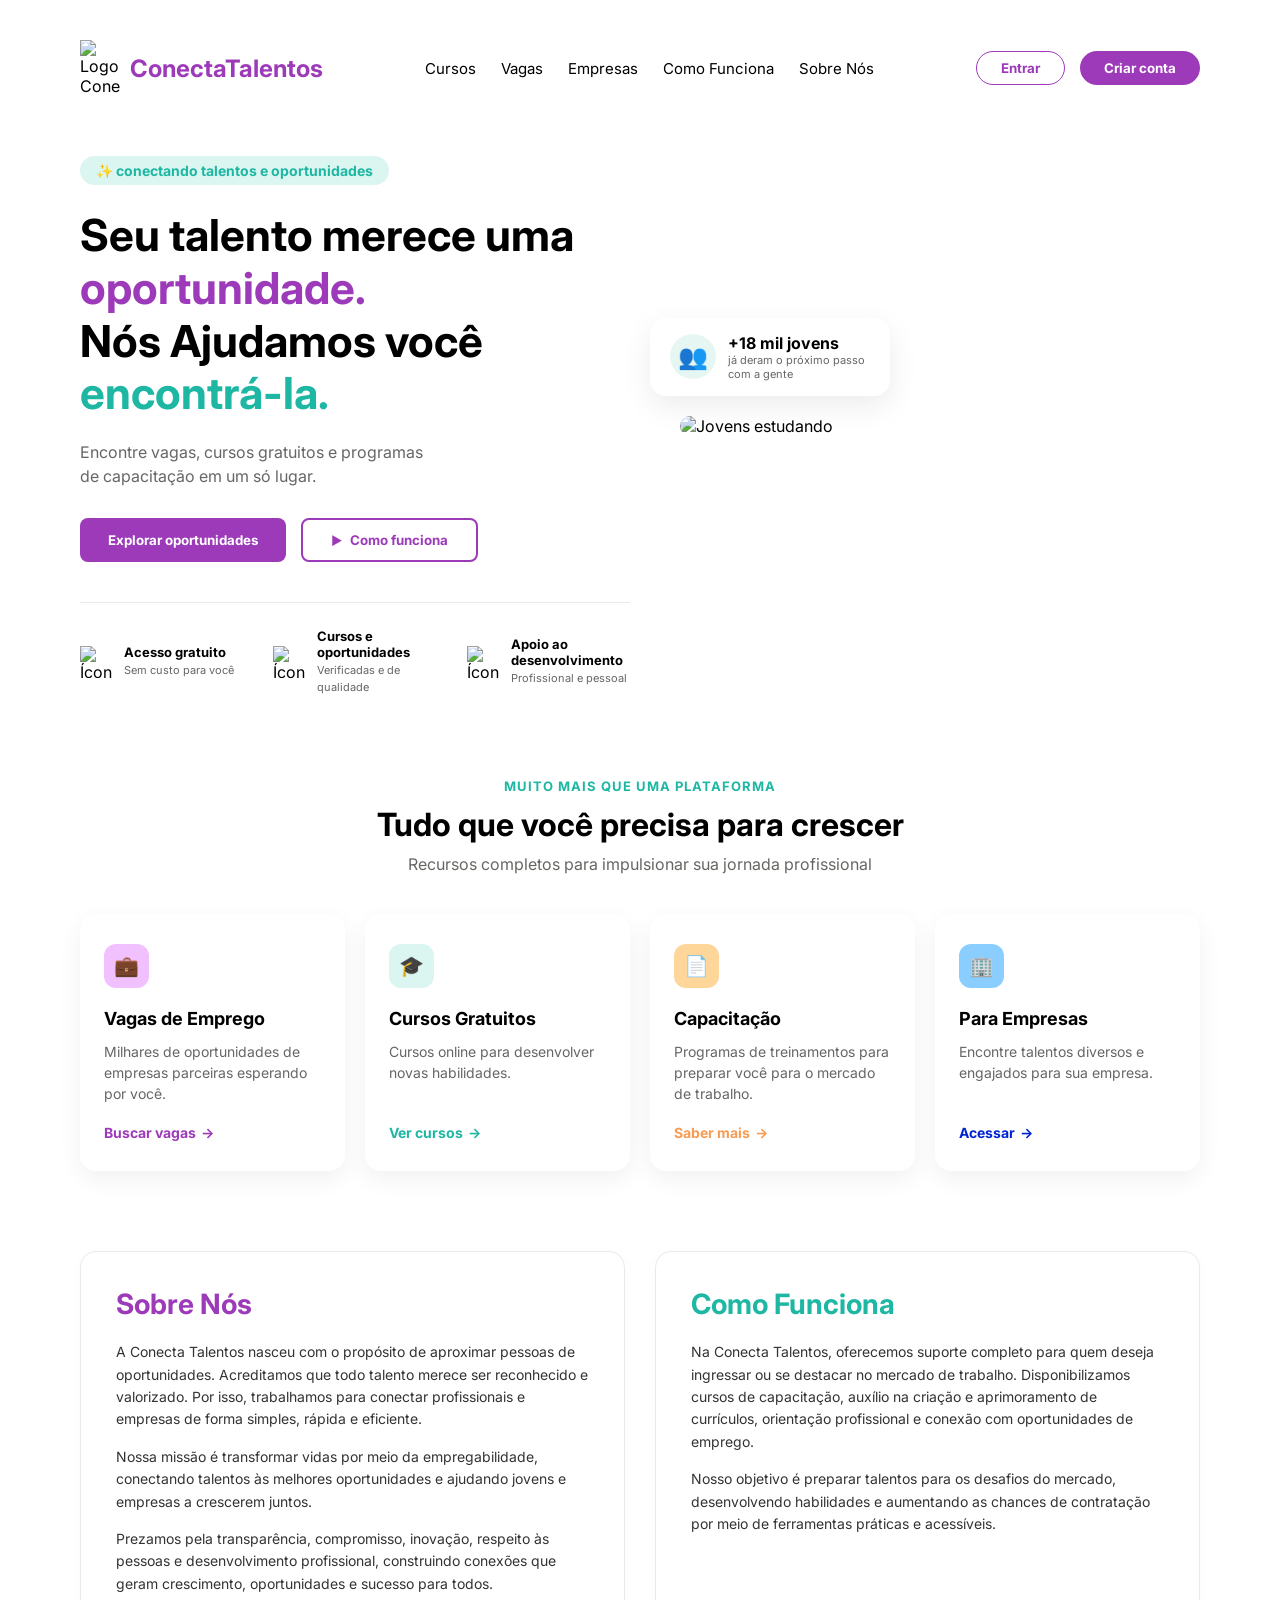
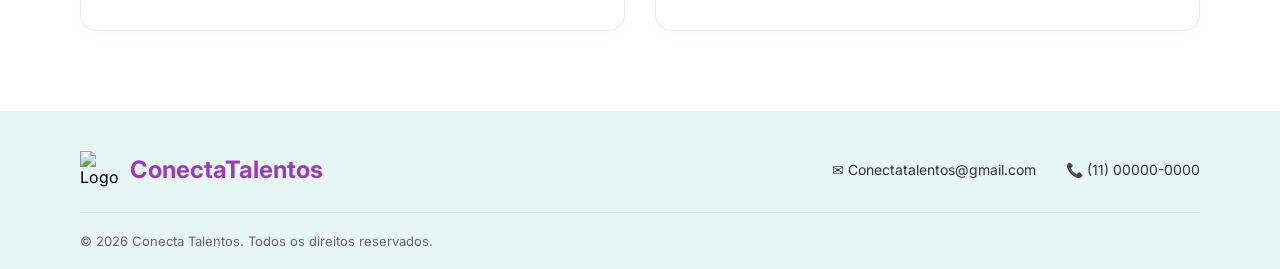
==== index.html @ b61c3ea3 "Add files via upload" ====
<!DOCTYPE html>
<html lang="pt-BR">
<head>
    <meta charset="UTF-8">
    <meta name="viewport" content="width=device-width, initial-scale=1.0">
    <title>Home - ConectaTalentos</title>
    <link rel="preconnect" href="https://fonts.googleapis.com">
    <link rel="preconnect" href="https://fonts.gstatic.com" crossorigin>
    <link href="https://fonts.googleapis.com/css2?family=Inter:wght@400;700&display=swap" rel="stylesheet">
    <link rel="stylesheet" href="style.css">
</head>
<body>

    <header>
        <div class="logo">
            <img src="pictures/img-logo.png" alt="Logo ConectaTalentos">
            <h2>ConectaTalentos</h2>
        </div>

        <nav>
            <a href="#">Cursos</a>
            <a href="#">Vagas</a>
            <a href="#">Empresas</a>
            <a href="#">Como Funciona</a>
            <a href="#">Sobre Nós</a>
        </nav>

        <div class="botoes-header">
            <button class="botao-entrar">Entrar</button>
            <button class="botao-criar">Criar conta</button>
        </div>
    </header>

    <main>
        <section class="hero">
            <div class="texto">
                <span class="tag">
                    ✨ conectando talentos e oportunidades
                </span>

                <h1>
                    Seu talento merece uma<br>
                    <span class="purple">oportunidade.</span><br>
                    Nós Ajudamos você<br>
                    <span class="green">encontrá-la.</span>
                </h1>

                <p>
                    Encontre vagas, cursos gratuitos e programas<br>
                    de capacitação em um só lugar.
                </p>

                <div class="acoes">
                    <button class="botao-roxo">Explorar oportunidades</button>
                    <button class="botao-branco-icone">
                        <span class="play-icon">▶</span> Como funciona
                    </button>
                </div>

                <div class="cards-hero">
                    <div class="card-hero">
                        <img src="pictures/icone1.png" alt="Ícone Etiqueta">
                        <div>
                            <h4>Acesso gratuito</h4>
                            <p>Sem custo para você</p>
                        </div>
                    </div>

                    <div class="card-hero">
                        <img src="pictures/icone2.png" alt="Ícone Livro">
                        <div>
                            <h4>Cursos e oportunidades</h4>
                            <p>Verificadas e de qualidade</p>
                        </div>
                    </div>

                    <div class="card-hero">
                        <img src="pictures/icone3.png" alt="Ícone Pessoas">
                        <div>
                            <h4>Apoio ao desenvolvimento</h4>
                            <p>Profissional e pessoal</p>
                        </div>
                    </div>
                </div>
            </div>

            <div class="imagem">
                <img src="pictures/img-peoples.jpeg" alt="Jovens estudando">
                <div class="card-imagem">
                    <div class="avatar-group">👥</div>
                    <div>
                        <h3>+18 mil jovens</h3>
                        <p>já deram o próximo passo com a gente</p>
                    </div>
                </div>
            </div>
        </section>

        <section class="info">
            <span class="selo">MUITO MAIS QUE UMA PLATAFORMA</span>
            <h2>Tudo que você precisa para crescer</h2>
            <p class="subtitulo">Recursos completos para impulsionar sua jornada profissional</p>
        </section>

        <section class="cards">
            <div class="card">
                <div class="card-icon purple-bg">💼</div>
                <h3>Vagas de Emprego</h3>
                <p>Milhares de oportunidades de empresas parceiras esperando por você.</p>
                <a href="#" class="card-link purple-text">Buscar vagas <span>→</span></a>
            </div>

            <div class="card">
                <div class="card-icon green-bg">🎓</div>
                <h3>Cursos Gratuitos</h3>
                <p>Cursos online para desenvolver novas habilidades.</p>
                <a href="#" class="card-link green-text">Ver cursos <span>→</span></a>
            </div>

            <div class="card">
                <div class="card-icon orange-bg">📄</div>
                <h3>Capacitação</h3>
                <p>Programas de treinamentos para preparar você para o mercado de trabalho.</p>
                <a href="#" class="card-link orange-text">Saber mais <span>→</span></a>
            </div>

            <div class="card">
                <div class="card-icon blue-bg">🏢</div>
                <h3>Para Empresas</h3>
                <p>Encontre talentos diversos e engajados para sua empresa.</p>
                <a href="#" class="card-link blue-text">Acessar <span>→</span></a>
            </div>
        </section>

        <section class="institucional">
            <div class="sobre-card">
                <h2>Sobre Nós</h2>
                <p>A Conecta Talentos nasceu com o propósito de aproximar pessoas de oportunidades. Acreditamos que todo talento merece ser reconhecido e valorizado. Por isso, trabalhamos para conectar profissionais e empresas de forma simples, rápida e eficiente.</p>
                <p>Nossa missão é transformar vidas por meio da empregabilidade, conectando talentos às melhores oportunidades e ajudando jovens e empresas a crescerem juntos.</p>
                <p>Prezamos pela transparência, compromisso, inovação, respeito às pessoas e desenvolvimento profissional, construindo conexões que geram crescimento, oportunidades e sucesso para todos.</p>
            </div>

            <div class="como-funciona-card">
                <h2>Como Funciona</h2>
                <p>Na Conecta Talentos, oferecemos suporte completo para quem deseja ingressar ou se destacar no mercado de trabalho. Disponibilizamos cursos de capacitação, auxílio na criação e aprimoramento de currículos, orientação profissional e conexão com oportunidades de emprego.</p>
                <p>Nosso objetivo é preparar talentos para os desafios do mercado, desenvolvendo habilidades e aumentando as chances de contratação por meio de ferramentas práticas e acessíveis.</p>
            </div>
        </section>
    </main>

    <footer>
        <div class="footer-top">
            <div class="logo">
                <img src="pictures/img-logo.png" alt="Logo">
                <h2>ConectaTalentos</h2>
            </div>
            <div class="footer-contato">
                <span>✉ Conectatalentos@gmail.com</span>
                <span>📞 (11) 00000-0000</span>
            </div>
        </div>
        <div class="footer-bottom">
            <p>© 2026 Conecta Talentos. Todos os direitos reservados.</p>
        </div>
    </footer>

</body>
</html>
---- style.css ----
/* CONFIGURAÇÕES GERAIS (STYLE GUIDE) */
*{
    margin: 0;
    padding: 0;
    box-sizing: border-box;
    font-family: 'Inter', Arial, sans-serif;
}

body{
    background: #ffffff;
    padding: 20px 80px;
    color: #000000;
}

/* HEADER */
header{
    display: flex;
    justify-content: space-between;
    align-items: center;
    padding: 20px 0;
}

.logo{
    display: flex;
    align-items: center;
    gap: 10px;
}

.logo img{
    width: 40px;
}

.logo h2{
    color: #9D3AB9;
    font-weight: 700;
    font-size: 24px;
}

nav{
    display: flex;
    gap: 25px;
}

nav a{
    text-decoration: none;
    color: #000000;
    font-size: 15px;
    font-weight: 400;
}

nav a:hover{
    color: #9D3AB9;
}

.botoes-header{
    display: flex;
    gap: 15px;
}

.botao-entrar{
    background: white;
    color: #9D3AB9;
    border: 1.5px solid #9D3AB9;
    border-radius: 20px;
    padding: 8px 24px;
    font-weight: 700;
    cursor: pointer;
}

.botao-criar{
    background: #9D3AB9;
    color: white;
    border: none;
    border-radius: 20px;
    padding: 8px 24px;
    font-weight: 700;
    cursor: pointer;
}

.hero{
    display: flex;
    justify-content: space-between;
    align-items: center;
    margin-top: 40px;
    gap: 40px;
}

.texto{
    max-width: 550px;
}

.tag{
    display: inline-block;
    background: #DBF5F0;
    color: #1DB7A3;
    padding: 6px 16px;
    margin-bottom: 24px;
    border-radius: 20px;
    font-size: 14px;
    font-weight: 700;
}

.texto h1{
    font-size: 44px;
    line-height: 1.2;
    margin-bottom: 20px;
    font-weight: 700;
    color: #000000;
}

.purple{
    color: #9D3AB9;
}

.green{
    color: #1DB7A3;
}

.texto p{
    color: #666666;
    font-size: 16px;
    line-height: 1.5;
    margin-bottom: 30px;
}

.acoes{
    display: flex;
    gap: 15px;
    margin-bottom: 40px;
}

.botao-roxo{
    background: #9D3AB9;
    color: white;
    border: none;
    padding: 12px 28px;
    border-radius: 8px;
    font-weight: 700;
    cursor: pointer;
}

.botao-branco-icone{
    background: white;
    color: #9D3AB9;
    border: 2px solid #9D3AB9;
    padding: 12px 28px;
    border-radius: 8px;
    font-weight: 700;
    cursor: pointer;
    display: flex;
    align-items: center;
    gap: 8px;
}

.play-icon {
    font-size: 12px;
}

.cards-hero{
    display: flex;
    gap: 30px;
    border-top: 1px solid #EAEAEA;
    padding-top: 25px;
}

.card-hero{
    display: flex;
    align-items: center;
    gap: 12px;
    flex: 1;
}

.card-hero img{
    width: 32px;
    height: 32px;
}

.card-hero h4{
    font-size: 13px;
    font-weight: 700;
    color: #000;
    margin-bottom: 2px;
}

.card-hero p{
    font-size: 11px;
    color: #666666;
    margin-bottom: 0;
}

.imagem{
    position: relative;
}

.imagem img{
    width: 520px;
    border-radius: 24px;
    display: block;
}

.card-imagem{
    position: absolute;
    left: -30px;
    bottom: 40px;
    background: #ffffff;
    padding: 15px 20px;
    border-radius: 16px;
    box-shadow: 0 10px 30px rgba(0,0,0,0.08);
    display: flex;
    align-items: center;
    gap: 12px;
    width: 240px;
}

.avatar-group {
    font-size: 24px;
    background: #E6F7F3;
    padding: 8px;
    border-radius: 50%;
}

.card-imagem h3{
    font-size: 16px;
    font-weight: 700;
    color: #000;
}

.card-imagem p{
    font-size: 11px;
    color: #666666;
}

.info{
    text-align: center;
    margin-top: 80px;
    margin-bottom: 40px;
}

.selo{
    color: #1DB7A3;
    font-weight: 700;
    font-size: 13px;
    letter-spacing: 1px;
}

.info h2{
    font-size: 32px;
    font-weight: 700;
    margin-top: 10px;
    margin-bottom: 10px;
}

.subtitulo{
    color: #666663;
    font-size: 16px;
}

.cards{
    display: flex;
    justify-content: space-between;
    gap: 20px;
    margin-bottom: 80px;
}

.card{
    background: #ffffff;
    flex: 1;
    padding: 30px 24px;
    border-radius: 16px;
    box-shadow: 0 8px 24px rgba(0,0,0,0.06);
    display: flex;
    flex-direction: column;
    align-items: flex-start;
}

.card-icon {
    font-size: 20px;
    padding: 10px;
    border-radius: 12px;
    margin-bottom: 20px;
}

.purple-bg { background: #F1C0FE; }
.green-bg { background: #DBF5F0; }
.orange-bg { background: #FED69A; }
.blue-bg { background: #89CEFF; }

.card h3{
    font-size: 18px;
    font-weight: 700;
    margin-bottom: 12px;
}

.card p{
    color: #666666;
    font-size: 14px;
    line-height: 1.5;
    margin-bottom: 20px;
    flex-grow: 1;
}

.card-link {
    text-decoration: none;
    font-weight: 700;
    font-size: 14px;
    display: flex;
    align-items: center;
    gap: 5px;
}

.purple-text { color: #9D3AB9; }
.green-text { color: #1DB7A3; }
.orange-text { color: #F69B51; }
.blue-text { color: #0024D3; }

.institucional{
    display: flex;
    gap: 30px;
    margin-bottom: 80px;
}

.sobre-card, .como-funciona-card{
    flex: 1;
    padding: 35px;
    background: #ffffff;
    border: 1px solid #EAEAEA;
    border-radius: 16px;
    box-shadow: 0 4px 20px rgba(0,0,0,0.02);
}

.sobre-card h2 { color: #9D3AB9; margin-bottom: 20px; font-size: 28px; }
.como-funciona-card h2 { color: #1DB7A3; margin-bottom: 20px; font-size: 28px; }

.sobre-card p, .como-funciona-card p{
    color: #333333;
    font-size: 14px;
    line-height: 1.6;
    margin-bottom: 15px;
}

.sobre-card p:last-child, .como-funciona-card p:last-child {
    margin-bottom: 0;
}

footer{
    background: #E6F7F3;
    margin: 0 -80px -20px -80px;
    padding: 40px 80px 20px 80px;
}

.footer-top {
    display: flex;
    justify-content: space-between;
    align-items: center;
    border-bottom: 1px solid rgba(0, 0, 0, 0.06);
    padding-bottom: 25px;
    margin-bottom: 20px;
}

.footer-contato {
    display: flex;
    gap: 30px;
    font-size: 14px;
    color: #333333;
}

.footer-bottom {
    display: flex;
    justify-content: space-between;
    align-items: center;
    font-size: 13px;
    color: #666666;
}
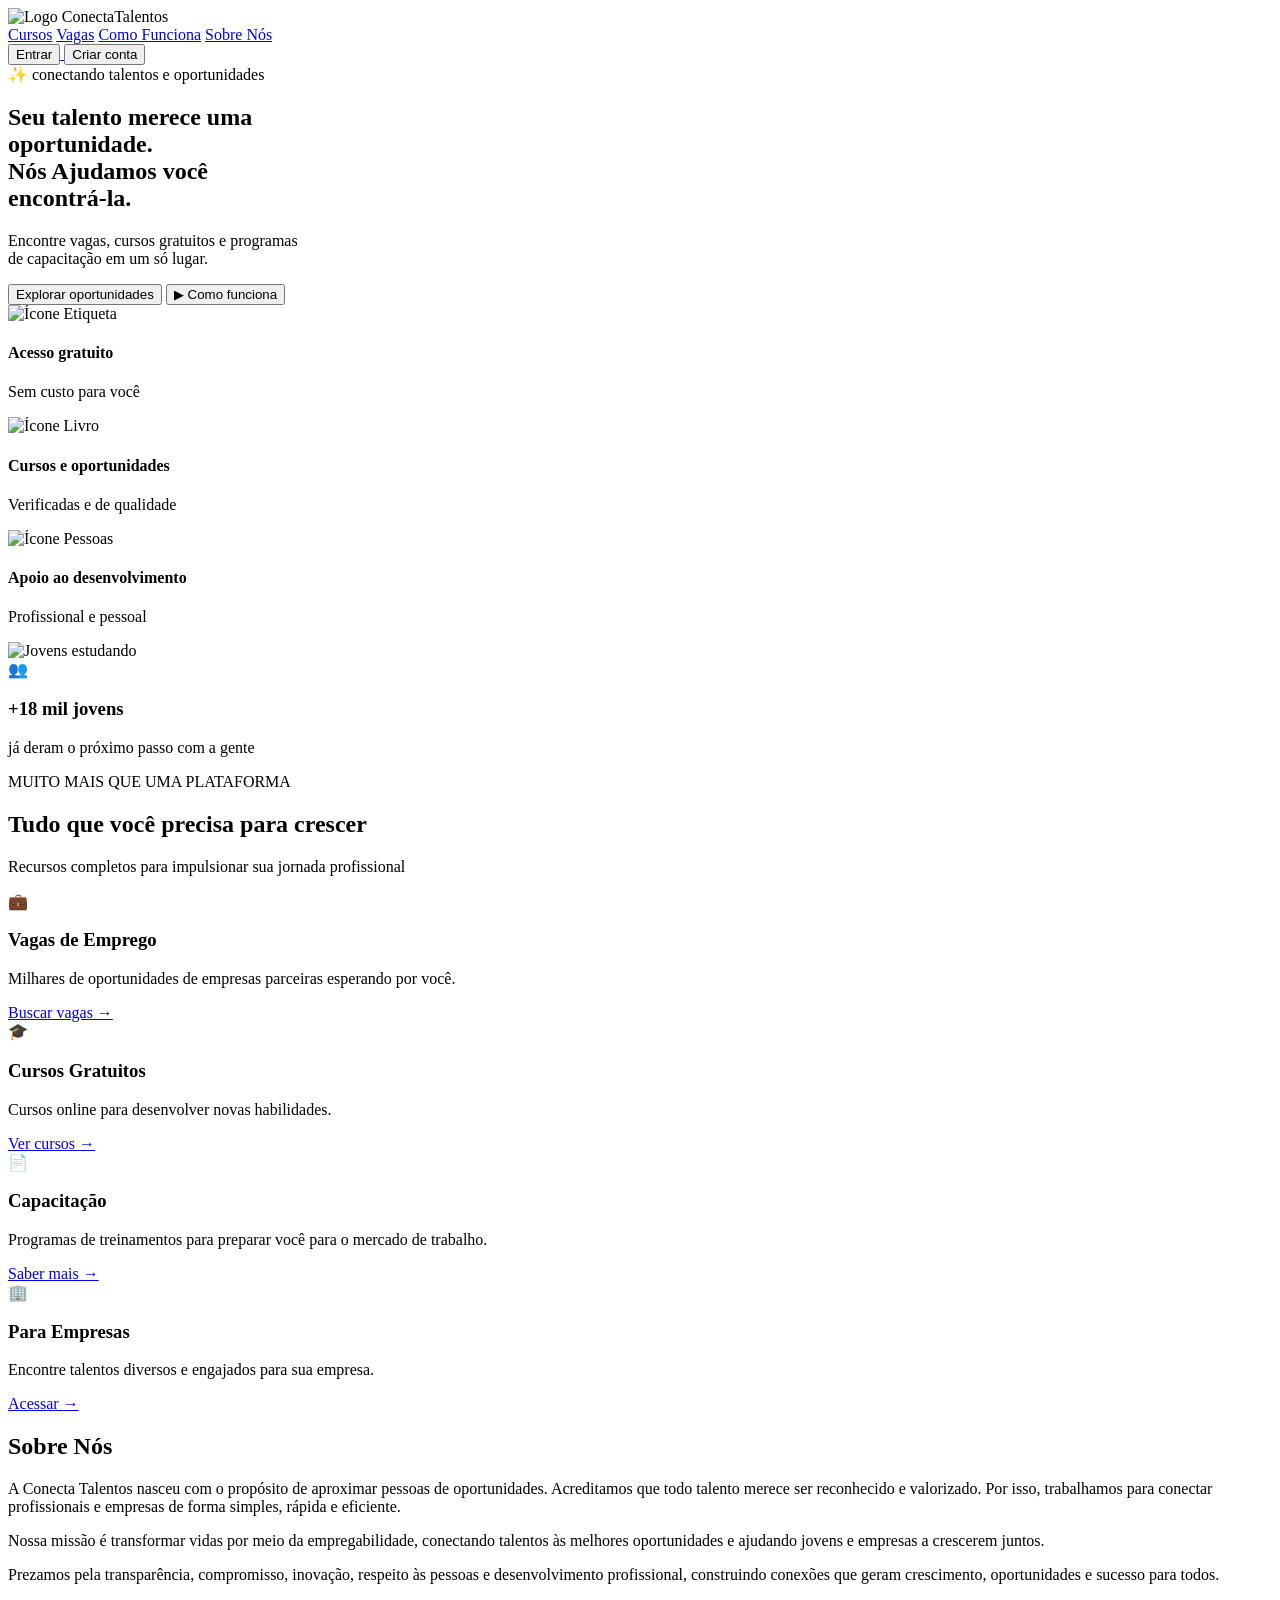
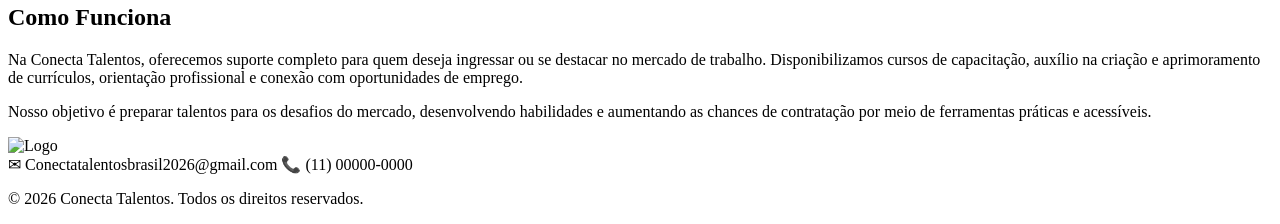
==== commit 680c722c: "Add files via upload" ====
--- a/index.html
+++ b/index.html
@@ -1,33 +1,39 @@
 <!DOCTYPE html>
 <html lang="pt-BR">
+
 <head>
     <meta charset="UTF-8">
     <meta name="viewport" content="width=device-width, initial-scale=1.0">
-    <title>Home - ConectaTalentos</title>
+    <title>Conecta Talentos</title>
+
+    <link href="assets/Logo.png" rel="icon" type="image/svg+xml" />
     <link rel="preconnect" href="https://fonts.googleapis.com">
     <link rel="preconnect" href="https://fonts.gstatic.com" crossorigin>
     <link href="https://fonts.googleapis.com/css2?family=Inter:wght@400;700&display=swap" rel="stylesheet">
-    <link rel="stylesheet" href="style.css">
+    <link rel="stylesheet" href="assets/Css/styleindex.css">
 </head>
+
 <body>
 
     <header>
         <div class="logo">
-            <img src="pictures/img-logo.png" alt="Logo ConectaTalentos">
-            <h2>ConectaTalentos</h2>
+            <img src="assets/Conecta.png" alt="Logo ConectaTalentos">
         </div>
 
         <nav>
-            <a href="#">Cursos</a>
-            <a href="#">Vagas</a>
-            <a href="#">Empresas</a>
+            <a href="Cursos.html">Cursos</a>
+            <a href="vagas.html">Vagas</a>
             <a href="#">Como Funciona</a>
             <a href="#">Sobre Nós</a>
         </nav>
 
         <div class="botoes-header">
-            <button class="botao-entrar">Entrar</button>
-            <button class="botao-criar">Criar conta</button>
+            <a href="Login.html">
+                <button class="botao-entrar">Entrar</button>
+            </a>
+            <a href="SignUp.html">
+                <button class="botao-criar">Criar conta</button>
+            </a>
         </div>
     </header>
 
@@ -59,7 +65,7 @@
 
                 <div class="cards-hero">
                     <div class="card-hero">
-                        <img src="pictures/icone1.png" alt="Ícone Etiqueta">
+                        <img src="assets/pictures/01.png" alt="Ícone Etiqueta">
                         <div>
                             <h4>Acesso gratuito</h4>
                             <p>Sem custo para você</p>
@@ -67,7 +73,7 @@
                     </div>
 
                     <div class="card-hero">
-                        <img src="pictures/icone2.png" alt="Ícone Livro">
+                        <img src="assets/pictures/02.png" alt="Ícone Livro">
                         <div>
                             <h4>Cursos e oportunidades</h4>
                             <p>Verificadas e de qualidade</p>
@@ -75,7 +81,7 @@
                     </div>
 
                     <div class="card-hero">
-                        <img src="pictures/icone3.png" alt="Ícone Pessoas">
+                        <img src="assets/pictures/03.png" alt="Ícone Pessoas">
                         <div>
                             <h4>Apoio ao desenvolvimento</h4>
                             <p>Profissional e pessoal</p>
@@ -85,7 +91,7 @@
             </div>
 
             <div class="imagem">
-                <img src="pictures/img-peoples.jpeg" alt="Jovens estudando">
+                <img src="assets/pictures/pessoas.jpeg" alt="Jovens estudando">
                 <div class="card-imagem">
                     <div class="avatar-group">👥</div>
                     <div>
@@ -135,15 +141,22 @@
         <section class="institucional">
             <div class="sobre-card">
                 <h2>Sobre Nós</h2>
-                <p>A Conecta Talentos nasceu com o propósito de aproximar pessoas de oportunidades. Acreditamos que todo talento merece ser reconhecido e valorizado. Por isso, trabalhamos para conectar profissionais e empresas de forma simples, rápida e eficiente.</p>
-                <p>Nossa missão é transformar vidas por meio da empregabilidade, conectando talentos às melhores oportunidades e ajudando jovens e empresas a crescerem juntos.</p>
-                <p>Prezamos pela transparência, compromisso, inovação, respeito às pessoas e desenvolvimento profissional, construindo conexões que geram crescimento, oportunidades e sucesso para todos.</p>
+                <p>A Conecta Talentos nasceu com o propósito de aproximar pessoas de oportunidades. Acreditamos que todo
+                    talento merece ser reconhecido e valorizado. Por isso, trabalhamos para conectar profissionais e
+                    empresas de forma simples, rápida e eficiente.</p>
+                <p>Nossa missão é transformar vidas por meio da empregabilidade, conectando talentos às melhores
+                    oportunidades e ajudando jovens e empresas a crescerem juntos.</p>
+                <p>Prezamos pela transparência, compromisso, inovação, respeito às pessoas e desenvolvimento
+                    profissional, construindo conexões que geram crescimento, oportunidades e sucesso para todos.</p>
             </div>
 
             <div class="como-funciona-card">
                 <h2>Como Funciona</h2>
-                <p>Na Conecta Talentos, oferecemos suporte completo para quem deseja ingressar ou se destacar no mercado de trabalho. Disponibilizamos cursos de capacitação, auxílio na criação e aprimoramento de currículos, orientação profissional e conexão com oportunidades de emprego.</p>
-                <p>Nosso objetivo é preparar talentos para os desafios do mercado, desenvolvendo habilidades e aumentando as chances de contratação por meio de ferramentas práticas e acessíveis.</p>
+                <p>Na Conecta Talentos, oferecemos suporte completo para quem deseja ingressar ou se destacar no mercado
+                    de trabalho. Disponibilizamos cursos de capacitação, auxílio na criação e aprimoramento de
+                    currículos, orientação profissional e conexão com oportunidades de emprego.</p>
+                <p>Nosso objetivo é preparar talentos para os desafios do mercado, desenvolvendo habilidades e
+                    aumentando as chances de contratação por meio de ferramentas práticas e acessíveis.</p>
             </div>
         </section>
     </main>
@@ -151,11 +164,10 @@
     <footer>
         <div class="footer-top">
             <div class="logo">
-                <img src="pictures/img-logo.png" alt="Logo">
-                <h2>ConectaTalentos</h2>
+                <img src="assets/Conecta.png" alt="Logo">
             </div>
             <div class="footer-contato">
-                <span>✉ Conectatalentos@gmail.com</span>
+                <span>✉ Conectatalentosbrasil2026@gmail.com</span>
                 <span>📞 (11) 00000-0000</span>
             </div>
         </div>
@@ -165,4 +177,5 @@
     </footer>
 
 </body>
+
 </html>
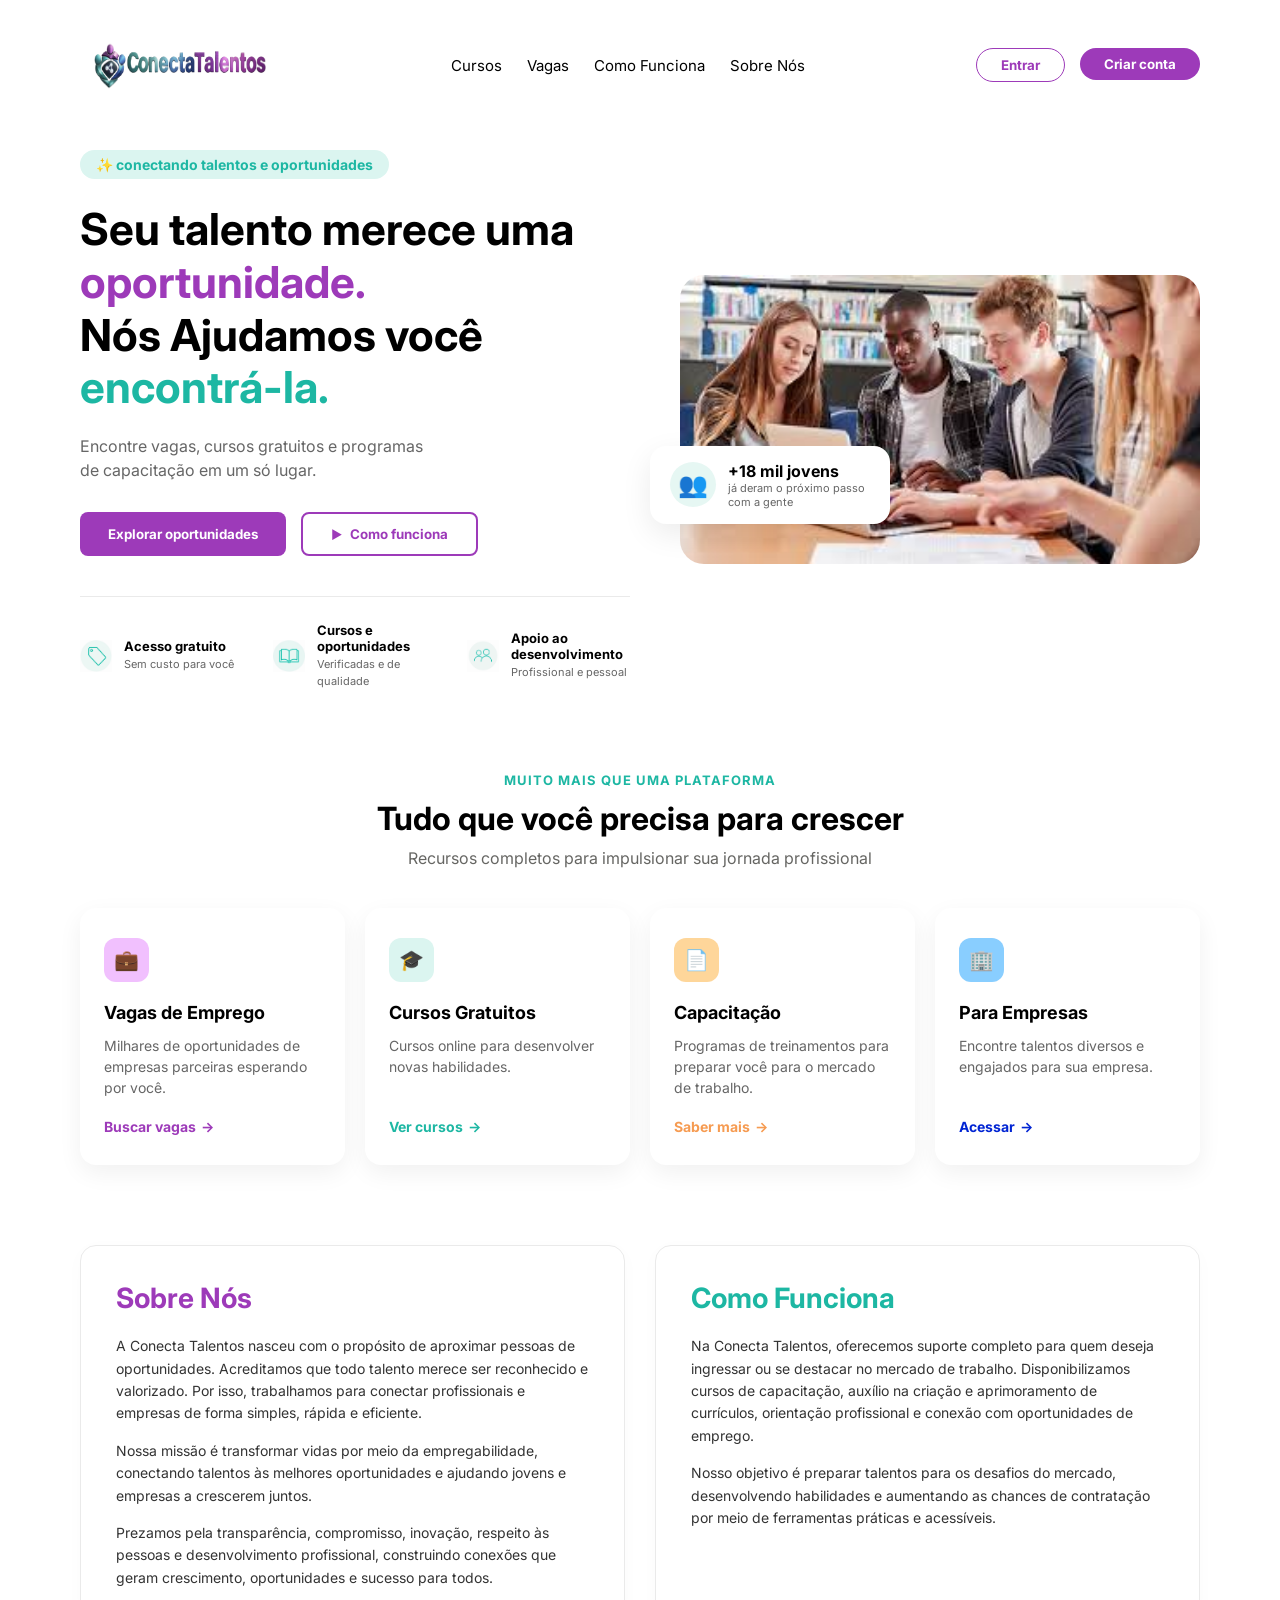
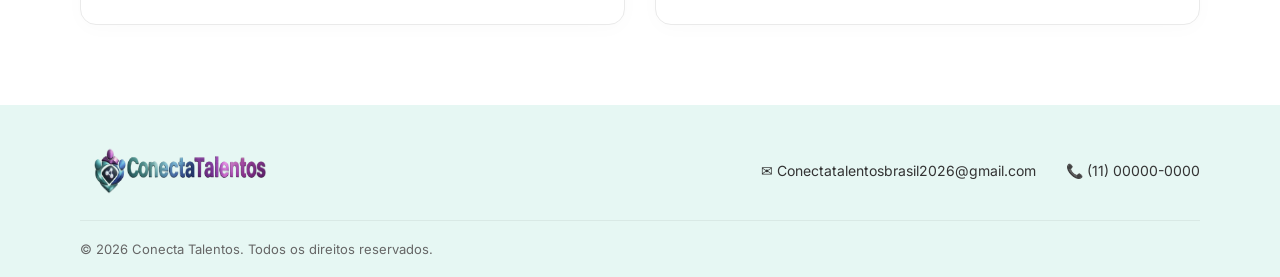
==== commit bba4abac: "Update index.html" ====
--- a/index.html
+++ b/index.html
@@ -6,7 +6,7 @@
     <meta name="viewport" content="width=device-width, initial-scale=1.0">
     <title>Conecta Talentos</title>
 
-    <link href="assets/Logo.png" rel="icon" type="image/svg+xml" />
+    <link rel="icon" type="image/png" href="assets/Logo.png" />
     <link rel="preconnect" href="https://fonts.googleapis.com">
     <link rel="preconnect" href="https://fonts.gstatic.com" crossorigin>
     <link href="https://fonts.googleapis.com/css2?family=Inter:wght@400;700&display=swap" rel="stylesheet">
@@ -178,4 +178,4 @@
 
 </body>
 
-</html>+</html>
--- a/assets/Css/styleindex.css
+++ b/assets/Css/styleindex.css
@@ -0,0 +1,406 @@
+* {
+    margin: 0;
+    padding: 0;
+    box-sizing: border-box;
+    font-family: 'Inter', Arial, sans-serif;
+}
+
+body {
+    background: #ffffff;
+    padding: 20px 80px;
+    color: #000000;
+}
+
+header {
+    display: flex;
+    justify-content: space-between;
+    align-items: center;
+    padding: 20px 0;
+}
+
+.logo {
+    display: flex;
+    align-items: center;
+    gap: 10px;
+}
+
+.logo img {
+    width: 200px;
+    height: 50px;
+}
+
+.logo h2 {
+    color: #9D3AB9;
+    font-weight: 700;
+    font-size: 24px;
+}
+
+nav {
+    display: flex;
+    gap: 25px;
+}
+
+nav a {
+    text-decoration: none;
+    color: #000000;
+    font-size: 15px;
+    font-weight: 400;
+}
+
+nav a:hover {
+    color: #9D3AB9;
+}
+
+.botoes-header {
+    display: flex;
+    gap: 15px;
+}
+
+.botao-entrar {
+    background: white;
+    color: #9D3AB9;
+    border: 1.5px solid #9D3AB9;
+    border-radius: 20px;
+    padding: 8px 24px;
+    font-weight: 700;
+    cursor: pointer;
+}
+
+.botao-criar {
+    background: #9D3AB9;
+    color: white;
+    border: none;
+    border-radius: 20px;
+    padding: 8px 24px;
+    font-weight: 700;
+    cursor: pointer;
+}
+
+.hero {
+    display: flex;
+    justify-content: space-between;
+    align-items: center;
+    margin-top: 40px;
+    gap: 40px;
+}
+
+.texto {
+    max-width: 550px;
+}
+
+.tag {
+    display: inline-block;
+    background: #DBF5F0;
+    color: #1DB7A3;
+    padding: 6px 16px;
+    margin-bottom: 24px;
+    border-radius: 20px;
+    font-size: 14px;
+    font-weight: 700;
+}
+
+.texto h1 {
+    font-size: 44px;
+    line-height: 1.2;
+    margin-bottom: 20px;
+    font-weight: 700;
+    color: #000000;
+}
+
+.purple {
+    color: #9D3AB9;
+}
+
+.green {
+    color: #1DB7A3;
+}
+
+.texto p {
+    color: #666666;
+    font-size: 16px;
+    line-height: 1.5;
+    margin-bottom: 30px;
+}
+
+.acoes {
+    display: flex;
+    gap: 15px;
+    margin-bottom: 40px;
+}
+
+.botao-roxo {
+    background: #9D3AB9;
+    color: white;
+    border: none;
+    padding: 12px 28px;
+    border-radius: 8px;
+    font-weight: 700;
+    cursor: pointer;
+}
+
+.botao-branco-icone {
+    background: white;
+    color: #9D3AB9;
+    border: 2px solid #9D3AB9;
+    padding: 12px 28px;
+    border-radius: 8px;
+    font-weight: 700;
+    cursor: pointer;
+    display: flex;
+    align-items: center;
+    gap: 8px;
+}
+
+.play-icon {
+    font-size: 12px;
+}
+
+.cards-hero {
+    display: flex;
+    gap: 30px;
+    border-top: 1px solid #EAEAEA;
+    padding-top: 25px;
+}
+
+.card-hero {
+    display: flex;
+    align-items: center;
+    gap: 12px;
+    flex: 1;
+}
+
+.card-hero img {
+    width: 32px;
+    height: 32px;
+}
+
+.card-hero h4 {
+    font-size: 13px;
+    font-weight: 700;
+    color: #000;
+    margin-bottom: 2px;
+}
+
+.card-hero p {
+    font-size: 11px;
+    color: #666666;
+    margin-bottom: 0;
+}
+
+.imagem {
+    position: relative;
+}
+
+.imagem img {
+    width: 520px;
+    border-radius: 24px;
+    display: block;
+}
+
+.card-imagem {
+    position: absolute;
+    left: -30px;
+    bottom: 40px;
+    background: #ffffff;
+    padding: 15px 20px;
+    border-radius: 16px;
+    box-shadow: 0 10px 30px rgba(0, 0, 0, 0.08);
+    display: flex;
+    align-items: center;
+    gap: 12px;
+    width: 240px;
+}
+
+.avatar-group {
+    font-size: 24px;
+    background: #E6F7F3;
+    padding: 8px;
+    border-radius: 50%;
+}
+
+.card-imagem h3 {
+    font-size: 16px;
+    font-weight: 700;
+    color: #000;
+}
+
+.card-imagem p {
+    font-size: 11px;
+    color: #666666;
+}
+
+.info {
+    text-align: center;
+    margin-top: 80px;
+    margin-bottom: 40px;
+}
+
+.selo {
+    color: #1DB7A3;
+    font-weight: 700;
+    font-size: 13px;
+    letter-spacing: 1px;
+}
+
+.info h2 {
+    font-size: 32px;
+    font-weight: 700;
+    margin-top: 10px;
+    margin-bottom: 10px;
+}
+
+.subtitulo {
+    color: #666663;
+    font-size: 16px;
+}
+
+.cards {
+    display: flex;
+    justify-content: space-between;
+    gap: 20px;
+    margin-bottom: 80px;
+}
+
+.card {
+    background: #ffffff;
+    flex: 1;
+    padding: 30px 24px;
+    border-radius: 16px;
+    box-shadow: 0 8px 24px rgba(0, 0, 0, 0.06);
+    display: flex;
+    flex-direction: column;
+    align-items: flex-start;
+}
+
+.card-icon {
+    font-size: 20px;
+    padding: 10px;
+    border-radius: 12px;
+    margin-bottom: 20px;
+}
+
+.purple-bg {
+    background: #F1C0FE;
+}
+
+.green-bg {
+    background: #DBF5F0;
+}
+
+.orange-bg {
+    background: #FED69A;
+}
+
+.blue-bg {
+    background: #89CEFF;
+}
+
+.card h3 {
+    font-size: 18px;
+    font-weight: 700;
+    margin-bottom: 12px;
+}
+
+.card p {
+    color: #666666;
+    font-size: 14px;
+    line-height: 1.5;
+    margin-bottom: 20px;
+    flex-grow: 1;
+}
+
+.card-link {
+    text-decoration: none;
+    font-weight: 700;
+    font-size: 14px;
+    display: flex;
+    align-items: center;
+    gap: 5px;
+}
+
+.purple-text {
+    color: #9D3AB9;
+}
+
+.green-text {
+    color: #1DB7A3;
+}
+
+.orange-text {
+    color: #F69B51;
+}
+
+.blue-text {
+    color: #0024D3;
+}
+
+.institucional {
+    display: flex;
+    gap: 30px;
+    margin-bottom: 80px;
+}
+
+.sobre-card,
+.como-funciona-card {
+    flex: 1;
+    padding: 35px;
+    background: #ffffff;
+    border: 1px solid #EAEAEA;
+    border-radius: 16px;
+    box-shadow: 0 4px 20px rgba(0, 0, 0, 0.02);
+}
+
+.sobre-card h2 {
+    color: #9D3AB9;
+    margin-bottom: 20px;
+    font-size: 28px;
+}
+
+.como-funciona-card h2 {
+    color: #1DB7A3;
+    margin-bottom: 20px;
+    font-size: 28px;
+}
+
+.sobre-card p,
+.como-funciona-card p {
+    color: #333333;
+    font-size: 14px;
+    line-height: 1.6;
+    margin-bottom: 15px;
+}
+
+.sobre-card p:last-child,
+.como-funciona-card p:last-child {
+    margin-bottom: 0;
+}
+
+footer {
+    background: #E6F7F3;
+    margin: 0 -80px -20px -80px;
+    padding: 40px 80px 20px 80px;
+}
+
+.footer-top {
+    display: flex;
+    justify-content: space-between;
+    align-items: center;
+    border-bottom: 1px solid rgba(0, 0, 0, 0.06);
+    padding-bottom: 25px;
+    margin-bottom: 20px;
+}
+
+.footer-contato {
+    display: flex;
+    gap: 30px;
+    font-size: 14px;
+    color: #333333;
+}
+
+.footer-bottom {
+    display: flex;
+    justify-content: space-between;
+    align-items: center;
+    font-size: 13px;
+    color: #666666;
+}
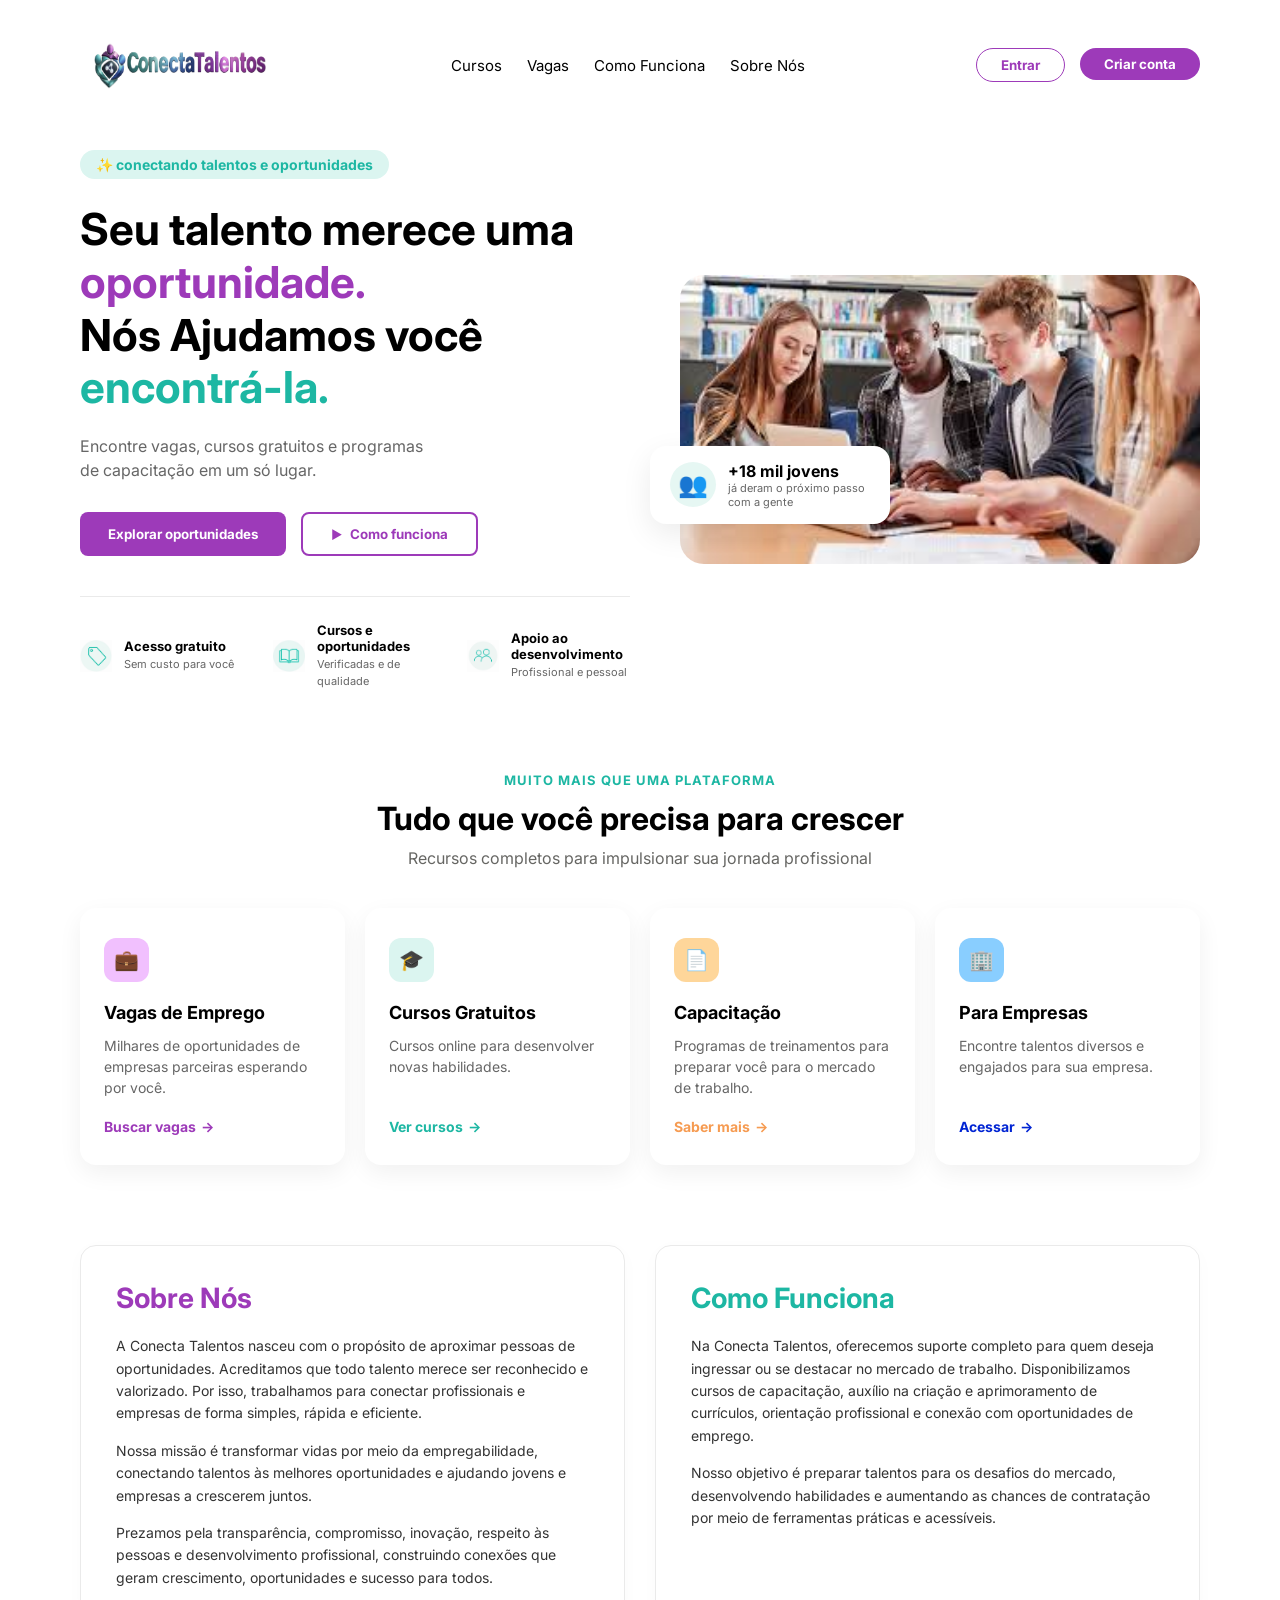
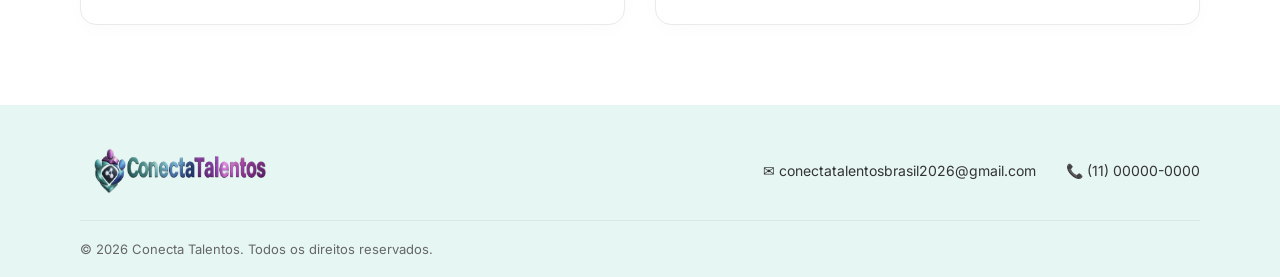
==== commit 08b5fd85: "Add files via upload" ====
--- a/index.html
+++ b/index.html
@@ -167,7 +167,7 @@
                 <img src="assets/Conecta.png" alt="Logo">
             </div>
             <div class="footer-contato">
-                <span>✉ Conectatalentosbrasil2026@gmail.com</span>
+                <span>✉ conectatalentosbrasil2026@gmail.com</span>
                 <span>📞 (11) 00000-0000</span>
             </div>
         </div>
@@ -178,4 +178,4 @@
 
 </body>
 
-</html>
+</html>
